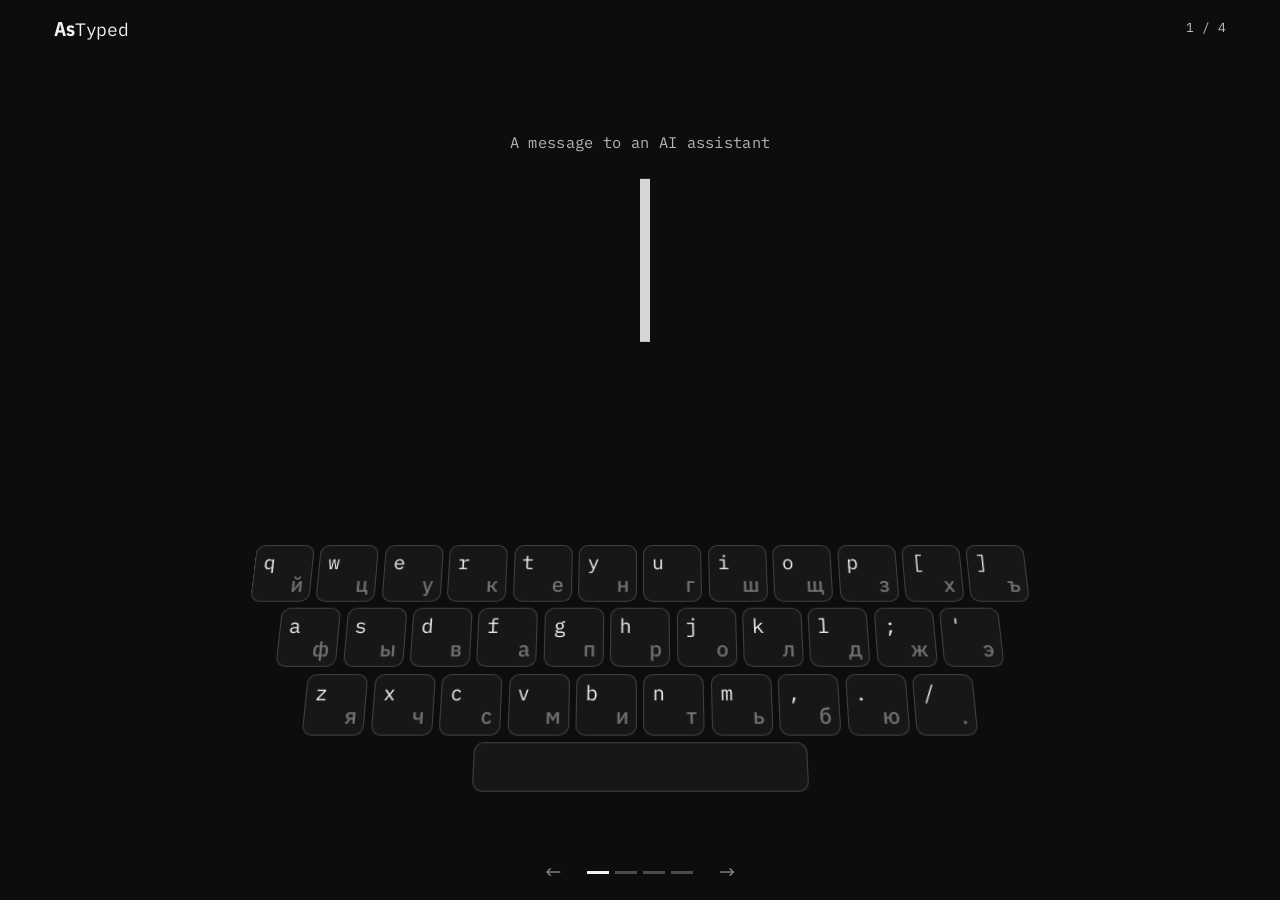
==== pitch/index.html @ fd153d58 "Pitch: estimate with its upper bound; customer is a chatbot platform" ====
<!doctype html>
<html lang="en">
<head>
<meta charset="utf-8">
<meta name="viewport" content="width=device-width, initial-scale=1, viewport-fit=cover">
<title>AsTyped: a layer between the keyboard and the model</title>
<meta name="description" content="AsTyped is a layer between the keyboard and any language model. A browser prototype: it finds the likely keyboard layout, proposes the restored text, and asks when a spelling has several readings.">
<meta name="theme-color" content="#0d0d0d">
<link rel="stylesheet" href="pitch.css?v=5">
</head>
<body>

<header class="hud" aria-label="Deck">
  <a class="mark" href="#1" aria-label="AsTyped, first slide">As<span>Typed</span></a>
  <div class="hud-r">
    <span id="timer" class="timer" hidden aria-live="off">3:00</span>
    <span id="count" class="count">1 / 4</span>
  </div>
</header>

<main id="deck">

<!-- 1. The problem -->
<section class="slide s-hook" id="s1" data-steps="3" data-auto="900,2600,2400" aria-label="The problem">
  <div class="hook-veil" aria-hidden="true"></div>
  <div class="hook-body">
    <p class="hook-label">
      <span class="lab lab-0">A message to an AI assistant</span>
      <span class="lab lab-1">What the AI receives</span>
      <span class="lab lab-2">What the user meant</span>
    </p>
    <div class="hook-line" id="hline">
      <span class="hword" id="hword" aria-live="polite"></span><span class="caret" aria-hidden="true"></span>
    </div>
    <p class="hook-cap" id="hcap">&nbsp;</p>
    <h1 class="hook-h at3">AI reads what you typed. <em>Not what you meant.</em></h1>
    <div class="kbd" id="kbd" aria-hidden="true"></div>
  </div>
</section>

<!-- 2. The evidence -->
<section class="slide s-gap" id="s2" data-steps="3" data-auto="700,2600,2600" aria-label="The evidence">
  <div class="wrap">
    <p class="kicker">Measured · registered interim estimates, and a separate pilot</p>
    <h2>Two ways typed text goes wrong. <span class="dim">We measured both.</span></h2>
    <div class="lanes">
      <article class="lane lane-a at1">
        <h3><span class="n">1</span>The model&rsquo;s own repair recovers little of the gap.</h3>
        <div class="bars">
          <div class="bar">
            <span class="bl">Given its own transcription</span>
            <span class="bt"><i style="--w:13%"></i></span>
            <b class="num" data-to="6.7" data-sign="+">+6.7</b>
          </div>
          <div class="bar big">
            <span class="bl">Given the correct text</span>
            <span class="bt"><i style="--w:100%"></i></span>
            <b class="num" data-to="51.4" data-sign="+">+51.4</b>
          </div>
        </div>
        <p class="fine">Accuracy points above answering the wrong-layout text directly (with a note on how it was typed). Reasoning off, 5 model settings.</p>
      </article>
      <article class="lane lane-b at2">
        <h3><span class="n">2</span>Some spellings fit several words. Someone has to ask.</h3>
        <div class="fork">
          <span class="fork-src">beizi</span>
          <svg class="fork-svg" viewBox="0 0 60 120" preserveAspectRatio="none" aria-hidden="true">
            <path d="M0 60 C30 60 30 20 60 20"/><path d="M0 60 L60 60"/><path d="M0 60 C30 60 30 100 60 100"/>
          </svg>
          <ul class="fork-out">
            <li><span lang="zh">杯子</span> cup</li>
            <li><span lang="zh">被子</span> quilt</li>
            <li><span lang="zh">辈子</span> lifetime</li>
          </ul>
        </div>
        <div class="tiles">
          <div class="tile"><b class="num" data-to="48.9" data-unit="%">48.9%</b><span>The word alone. The test allows 50% at most.</span></div>
          <div class="tile ok"><b class="num" data-to="99.1" data-unit="%">99.1%</b><span>Other such words, in sentences that allow one reading.</span></div>
        </div>
        <p class="fine">Chinese typed as pinyin without tones, 36 words. Exploratory pilot, 21 model settings, forced choice.</p>
      </article>
    </div>
    <p class="punch at3">So: <em>repair</em> what can be repaired. <em>Ask</em> about the rest.</p>
  </div>
</section>

<!-- 3. The product -->
<section class="slide s-prod" id="s3" data-steps="3" data-auto="700,6200,5200" aria-label="The product">
  <div class="wrap prod-grid">
    <div class="prod-l">
      <p class="kicker">The product · working prototype</p>
      <h2>One layer between the keyboard and <span class="nb">any model</span></h2>
      <ol class="does">
        <li><b>Detects</b> the likely keyboard layout.</li>
        <li><b>Restores</b> the text and shows the change.</li>
        <li><b>Asks</b> when a spelling has several readings.</li>
      </ol>
      <div class="try at3">
        <img class="qr" src="qr.svg" width="132" height="132" alt="QR code for ime.zhouyixiaoxiao.com/pitch">
        <p><b>Your turn.</b> Scan it, try the examples, or type your own.<br><span class="url">ime.zhouyixiaoxiao.com/pitch</span></p>
      </div>
    </div>
    <div class="proto at1" id="proto">
      <div class="flow" id="flow" aria-hidden="true">
        <span class="fl fl-u">keyboard</span><span class="fl-w"><i></i></span>
        <span class="fl fl-a">AsTyped</span><span class="fl-w"><i></i></span>
        <span class="fl fl-m">any model</span>
      </div>
      <label class="plabel" for="pin">What the user typed</label>
      <textarea id="pin" rows="2" spellcheck="false" autocapitalize="off" autocomplete="off" autocorrect="off" placeholder="Type here, or pick an example"></textarea>
      <div class="chips" id="pchips"></div>
      <div class="hyp" id="phyp" aria-hidden="true"></div>
      <div class="pout" id="pout" aria-live="polite"></div>
      <p class="pfoot" id="pfoot">Runs in this browser: no model is called and the text stays on this device. 20 keyboard layouts. On an independent sample of real chat messages, 10 of 13 wrong-layout messages restored.</p>
    </div>
  </div>
</section>

<!-- 4. The plan -->
<section class="slide s-plan" id="s4" data-steps="3" data-auto="700,2800,2600" aria-label="The plan">
  <div class="wrap">
    <p class="kicker">From research to a product</p>
    <h2>From a poster to one paid pilot.</h2>
    <div class="cards at1">
      <article><h3>Thursday</h3><p>A research poster.</p></article>
      <article><h3>Today</h3><p>A live prototype. Wrong keyboard: 1&nbsp;in&nbsp;10,000 real messages. Across AI assistants: about 800,000 a day, up to 2&nbsp;million.</p></article>
      <article><h3>On this year&rsquo;s models</h3><p>Of 107 real cases, the best model understood 90. A cheaper one, 46.</p></article>
      <article class="rai"><h3>In six months</h3><p>One paid pilot. A public ranking of models.</p></article>
    </div>
    <p class="fine seen at1">Estimate: 8 billion messages a day across assistants (ChatGPT 4.5 billion, seoClarity Oct 2026, at 55% of visits, Similarweb) &times; 1 in 10,000, measured on 5.3 million WildChat messages, 2023 to 2025. Upper bound of the measured rate: 2.5 in 10,000. Replay: GPT-6.2 Astra and GPT-6 Luna.</p>
    <div class="prize at2">
      <p class="ask" style="border-top:0;padding-top:0">The customer: <b>a chatbot platform serving businesses where people switch alphabets.</b> One ask: an introduction to one.</p>
    </div>
    <p class="close at3">AI should understand people <span class="astyped" id="closetype">as they type</span><span class="caret c2" aria-hidden="true"></span></p>
    <p class="sig">Xiaoxiao Zhouyi · University of Bristol · UKAIRS 2026 poster 89 · ime.zhouyixiaoxiao.com/pitch</p>
  </div>
</section>

</main>

<nav class="ctl" aria-label="Slides">
  <button id="prev" type="button" aria-label="Back">&#8592;</button>
  <span class="dots" id="dots" aria-hidden="true"></span>
  <button id="next" type="button" aria-label="Next">&#8594;</button>
</nav>

<script src="../data/keymaps.js"></script>
<script src="../assets/js/keyconv.js"></script>
<script src="astyped-data.js?v=5"></script>
<script src="astyped.js?v=5"></script>
<script src="pitch.js?v=5"></script>
</body>
</html>
---- pitch/pitch.css ----
/* AsTyped pitch deck. Four slides; a stage on wide screens, a scrolling page on phones.
   Colour, one meaning everywhere: vermilion = text as typed; blue = what the layer adds; ink = text as meant. */
@font-face { font-family: "IBM Plex Sans"; font-weight: 400; font-display: swap;
  src: url("../assets/fonts/IBMPlexSans-Regular.woff2") format("woff2"), url("../assets/fonts/IBMPlexSans-Regular.otf") format("opentype"); }
@font-face { font-family: "IBM Plex Sans"; font-weight: 500; font-display: swap;
  src: url("../assets/fonts/IBMPlexSans-Medium.woff2") format("woff2"), url("../assets/fonts/IBMPlexSans-Medium.otf") format("opentype"); }
@font-face { font-family: "IBM Plex Sans"; font-weight: 700; font-display: swap;
  src: url("../assets/fonts/IBMPlexSans-Bold.woff2") format("woff2"), url("../assets/fonts/IBMPlexSans-Bold.otf") format("opentype"); }
@font-face { font-family: "IBM Plex Sans Condensed"; font-weight: 700; font-display: swap;
  src: url("../assets/fonts/IBMPlexSansCondensed-Bold.woff2") format("woff2"), url("../assets/fonts/IBMPlexSansCondensed-Bold.otf") format("opentype"); }
@font-face { font-family: "IBM Plex Mono"; font-weight: 400 500; font-display: swap;
  src: url("../assets/fonts/IBMPlexMono-Regular.woff2") format("woff2"), url("../assets/fonts/IBMPlexMono-Regular.otf") format("opentype"); }

:root {
  --bg: #ffffff; --night: #0d0d0d; --paper: #f4f2ee;
  --ink: #111111; --ink-2: #4d4d4d; --ink-3: #6e6e6e; --rule: #d9d9d9;
  --typed: #c8341a; --typed-n: #f2735a; --told: #1f5aa6; --told-bg: #eef3fa;
  --sans: "IBM Plex Sans", system-ui, -apple-system, "Segoe UI", Roboto, "Helvetica Neue", Arial, sans-serif;
  --cond: "IBM Plex Sans Condensed", "IBM Plex Sans", "Helvetica Neue", Arial, sans-serif;
  --mono: "IBM Plex Mono", ui-monospace, Menlo, Consolas, monospace;
  --world: "IBM Plex Sans", "PingFang SC", "Hiragino Sans GB", "Microsoft YaHei", "Noto Sans CJK SC", "Apple SD Gothic Neo",
           "Malgun Gothic", "Noto Sans Hebrew", "Arial Hebrew", "Geeza Pro", "Noto Sans Arabic", "Noto Sans Devanagari",
           "Kohinoor Devanagari", "Thonburi", "Noto Sans Thai", "Segoe UI", Arial, sans-serif;
  --ease: cubic-bezier(.2, .8, .2, 1);
  --pad: clamp(18px, 4.2vw, 72px);
  --h2: clamp(27px, 4.1vw, 60px);
  --h3: clamp(17px, 1.55vw, 24px);
  --body: clamp(15px, 1.25vw, 20px);
  --fine: clamp(12.5px, 0.95vw, 15px);
}
* { box-sizing: border-box; }
html { -webkit-text-size-adjust: 100%; }
body { margin: 0; background: var(--bg); color: var(--ink); font-family: var(--sans); font-size: var(--body); line-height: 1.45;
  -webkit-font-smoothing: antialiased; text-rendering: optimizeLegibility; }
h1, h2, h3, p, ol, ul { margin: 0; padding: 0; }
ol, ul { list-style: none; }
[lang|="zh"] { font-family: var(--world); }
button { font: inherit; color: inherit; }
.nb { white-space: nowrap; }

/* ---------- frame: stage (one slide per screen) or scroll (phone) ---------- */
.slide { position: relative; overflow: hidden; background: var(--bg); }
.wrap { width: 100%; max-width: 1280px; margin: 0 auto; }
body.stage { overflow: hidden; height: 100vh; height: 100dvh; }
body.stage #deck { position: fixed; inset: 0; }
body.stage .slide { position: absolute; inset: 0; display: flex; align-items: center; padding: calc(var(--pad) + 22px) var(--pad) calc(var(--pad) + 8px);
  opacity: 0; visibility: hidden; transform: translateX(3.5%); transition: opacity 420ms var(--ease), transform 520ms var(--ease), visibility 0s 520ms; }
body.stage .slide.before { transform: translateX(-3.5%); }
body.stage .slide.active { opacity: 1; visibility: visible; transform: none; transition: opacity 420ms var(--ease), transform 520ms var(--ease), visibility 0s; z-index: 2; }
body.scroll .slide { min-height: 100vh; min-height: 100svh; display: flex; align-items: center; padding: 64px var(--pad) 56px; border-bottom: 1px solid var(--rule); }
body.scroll .slide:last-of-type { border-bottom: 0; padding-bottom: 96px; }

.hud { position: fixed; z-index: 20; top: 0; left: 0; right: 0; display: flex; justify-content: space-between; align-items: center;
  padding: 14px var(--pad); color: #fff; mix-blend-mode: difference; pointer-events: none; font-size: 15px; }
.hud a { pointer-events: auto; color: inherit; text-decoration: none; }
.mark { font-family: var(--cond); font-weight: 700; font-size: 20px; letter-spacing: .01em; }
.mark span { font-family: var(--mono); font-weight: 500; font-size: 18px; letter-spacing: -.02em; }
.hud-r { display: flex; gap: 14px; font-family: var(--mono); font-size: 13px; opacity: .8; }
.timer.over { opacity: 1; font-weight: 500; }

.ctl { position: fixed; z-index: 20; left: 0; right: 0; bottom: 0; display: flex; justify-content: center; align-items: center; gap: 14px;
  padding: 10px; color: #fff; mix-blend-mode: difference; }
.ctl button { background: none; border: 0; cursor: pointer; font-size: 20px; line-height: 1; padding: 8px 12px; opacity: .55; }
.ctl button:hover, .ctl button:focus-visible { opacity: 1; }
.dots { display: flex; gap: 6px; }
.dots i { width: 22px; height: 3px; background: currentColor; opacity: .28; transition: opacity 300ms; }
.dots i.on { opacity: 1; }
.dots i.part { opacity: .6; }
body.scroll .ctl { display: none; }
body.scroll .hud { position: absolute; }
body.scroll .count { display: none; }

/* ---------- step reveals ---------- */
.at1, .at2, .at3 { opacity: 0; transform: translateY(16px); transition: opacity 560ms var(--ease), transform 640ms var(--ease); }
.slide.on1 .at1, .slide.on2 .at2, .slide.on3 .at3 { opacity: 1; transform: none; }

.kicker { font-family: var(--mono); font-size: var(--fine); color: var(--ink-3); letter-spacing: .01em; margin-bottom: clamp(8px, 1.2vh, 16px); }
h2 { font-family: var(--cond); font-weight: 700; font-size: var(--h2); line-height: 1.04; letter-spacing: -.005em; text-wrap: pretty; }
h2 .dim { color: var(--ink-3); }
h3 { font-size: var(--h3); line-height: 1.22; font-weight: 700; text-wrap: pretty; }
.fine { font-size: var(--fine); color: var(--ink-2); line-height: 1.4; }
em { font-style: normal; }

/* ---------- 1. the problem ---------- */
.s-hook { background: var(--night); color: #ededed; --kb: rgba(255,255,255,.18); --kf: rgba(255,255,255,.04); --ka: #ededed; --ki: rgba(237,237,237,.42);
  --tcol: var(--typed-n); transition: color 500ms 250ms; }
.hook-veil { position: absolute; inset: 0; background: var(--bg); clip-path: circle(0% at 50% 40%); transition: clip-path 950ms cubic-bezier(.6, 0, .2, 1); }
.s-hook.on2 .hook-veil { clip-path: circle(150% at 50% 40%); }
.s-hook.on2 { color: var(--ink); --kb: var(--rule); --kf: #fff; --ka: var(--ink-3); --ki: var(--ink); --tcol: var(--typed); }
.hook-body { position: relative; z-index: 1; width: 100%; display: flex; flex-direction: column; align-items: center; text-align: center; }
.hook-label { position: relative; height: 1.5em; width: 100%; font-family: var(--mono); font-size: clamp(13px, 1.2vw, 18px); letter-spacing: .02em; opacity: .75; }
.lab { position: absolute; left: 0; right: 0; opacity: 0; transition: opacity 400ms; }
.s-hook:not(.on1) .lab-0, .s-hook.on1:not(.on2) .lab-1, .s-hook.on2:not(.cyc) .lab-2, .s-hook.on2.cyc .lab-1 { opacity: 1; }
.s-hook.on2.cyc .hook-cap { opacity: 0; transition-delay: 0s; transition-duration: 200ms; }
.hook-line { display: flex; justify-content: center; align-items: baseline; width: 100%; min-height: 1.25em; line-height: 1.2; white-space: nowrap;
  font-size: clamp(56px, 15.5vw, 230px); margin: clamp(0px, 1vh, 12px) 0 0; }
body.stage .hook-line { font-size: clamp(56px, min(15.5vw, 24vh), 230px); }
body.scroll .hook-line { font-size: clamp(56px, 23vw, 170px); }
.hword { display: inline-block; font-family: var(--mono); font-weight: 500; letter-spacing: -.04em; color: var(--tcol); transition: opacity 260ms, color 220ms; }
.hword.meant { font-family: var(--world); font-weight: 700; letter-spacing: -.01em; color: inherit; }
.hword.fade { opacity: 0; }
.ch { display: inline-block; position: relative; transform-style: preserve-3d; transition: transform 620ms var(--ease); }
.ch .f, .ch .b { display: block; backface-visibility: hidden; -webkit-backface-visibility: hidden; }
.ch .b { position: absolute; inset: 0; transform: rotateX(180deg); color: var(--ink); font-family: var(--sans); font-weight: 700; letter-spacing: 0; text-align: center; }
.ch.flip { transform: rotateX(180deg); }
.ch.in { animation: chin 160ms var(--ease); }
@keyframes chin { from { opacity: 0; transform: translateY(.12em); } }
.caret { display: inline-block; width: .055em; height: .82em; margin-left: .05em; background: currentColor; opacity: .9; transform: translateY(.08em); animation: blink 1.05s steps(1) infinite; }
.s-hook.on2 .hook-line .caret { opacity: 0; animation: none; }
@keyframes blink { 50% { opacity: 0; } }
.hook-cap { min-height: 1.5em; font-size: clamp(15px, 1.6vw, 25px); color: inherit; opacity: 0; transition: opacity 500ms 300ms; }
.hook-cap b { font-weight: 700; }
.hook-cap .t { font-family: var(--mono); color: var(--tcol); }
.s-hook.on2 .hook-cap { opacity: 1; }
.hook-h { font-family: var(--cond); font-weight: 700; font-size: clamp(25px, 4.3vw, 66px); line-height: 1.05; margin-top: clamp(8px, 1.6vh, 22px); text-wrap: pretty; }
.hook-h em { color: var(--typed); }

.kbd { --k: clamp(20px, min(5.9vw, 6.6vh), 58px); --g: clamp(3px, .5vw, 7px); margin-top: clamp(16px, 3.4vh, 44px); display: grid; gap: var(--g);
  transform: perspective(900px) rotateX(16deg); transform-origin: 50% 0; }
.krow { display: flex; justify-content: center; gap: var(--g); }
.key { position: relative; width: var(--k); height: var(--k); border: 1px solid var(--kb); background: var(--kf); border-radius: calc(var(--k) * .16);
  transition: background 380ms, border-color 380ms, transform 120ms, box-shadow 380ms; }
.key b, .key i { position: absolute; font-style: normal; line-height: 1; transition: color 400ms, opacity 400ms; }
.key b { left: 14%; top: 12%; font-family: var(--mono); font-weight: 500; font-size: calc(var(--k) * .34); color: var(--ka); }
.key i { right: 12%; bottom: 10%; font-family: var(--world); font-weight: 500; font-size: calc(var(--k) * .36); color: var(--ki); }
.key.space { width: calc(var(--k) * 5.4); height: calc(var(--k) * .78); }
.key.hit { background: var(--tcol); border-color: var(--tcol); transform: translateY(2px); transition: none; }
.key.hit b, .key.hit i { color: #fff; }
.key.used { border-color: var(--tcol); }

/* ---------- 2. the evidence ---------- */
.lanes { display: grid; grid-template-columns: 1fr 1fr; gap: clamp(16px, 2.6vw, 44px); margin-top: clamp(14px, 3vh, 38px); }
.lane { border-top: 3px solid var(--ink); padding-top: clamp(10px, 1.6vh, 18px); display: flex; flex-direction: column; gap: clamp(10px, 1.7vh, 20px); }
.lane h3 { display: flex; gap: .6em; align-items: baseline; }
.lane .n { flex: none; font-family: var(--mono); font-weight: 500; font-size: .8em; color: var(--bg); background: var(--ink); width: 1.55em; height: 1.55em; border-radius: 50%;
  display: inline-flex; align-items: center; justify-content: center; transform: translateY(-.08em); }
.bars { display: grid; gap: clamp(10px, 1.8vh, 20px); }
.bar { display: grid; grid-template-columns: minmax(0, 1fr) clamp(138px, 16.5vw, 300px); grid-template-areas: "l l" "t n"; align-items: center; column-gap: 14px; row-gap: 5px; }
.bl { grid-area: l; font-size: var(--body); color: var(--ink-2); }
.bt { grid-area: t; height: clamp(12px, 1.9vh, 22px); background: none; border-left: 2px solid var(--ink); }
.bt i { display: block; height: 100%; width: var(--w); min-width: 4px; background: var(--ink-3); transform: scaleX(0); transform-origin: 0 50%; transition: transform 1200ms var(--ease) 250ms; }
.bar.big .bt i { background: var(--told); transition-delay: 700ms; }
.slide.on1 .bt i { transform: none; }
.bar .num { grid-area: n; font-family: var(--cond); font-weight: 700; font-size: clamp(26px, 3vw, 46px); line-height: 1; text-align: right; color: var(--ink-3); font-variant-numeric: tabular-nums; }
.bar.big .num { font-size: clamp(44px, 6.2vw, 96px); color: var(--told); }
.bar.big .bl { color: var(--ink); font-weight: 500; }

.fork { display: grid; grid-template-columns: auto clamp(40px, 5vw, 80px) 1fr; align-items: center; }
.fork-src { font-family: var(--mono); font-weight: 500; font-size: clamp(30px, 3.9vw, 60px); color: var(--typed); letter-spacing: -.03em; line-height: 1; padding-right: 10px; }
.fork-svg { width: 100%; height: clamp(96px, 15vh, 150px); overflow: visible; }
.fork-svg path { fill: none; stroke: var(--ink); stroke-width: 1.6; vector-effect: non-scaling-stroke; stroke-dasharray: 140; stroke-dashoffset: 140; transition: stroke-dashoffset 800ms var(--ease) 500ms; }
.slide.on2 .fork-svg path { stroke-dashoffset: 0; }
.fork-out { display: grid; grid-template-rows: repeat(3, 1fr); height: clamp(96px, 15vh, 150px); padding-left: 10px; }
.fork-out li { display: flex; align-items: center; gap: .55em; font-size: var(--body); color: var(--ink-2); opacity: 0; transform: translateX(-8px); transition: opacity 400ms, transform 500ms var(--ease); }
.fork-out li span { font-size: clamp(22px, 2.5vw, 38px); font-weight: 700; color: var(--ink); line-height: 1; }
.slide.on2 .fork-out li { opacity: 1; transform: none; }
.slide.on2 .fork-out li:nth-child(1) { transition-delay: 1000ms; } .slide.on2 .fork-out li:nth-child(2) { transition-delay: 1120ms; } .slide.on2 .fork-out li:nth-child(3) { transition-delay: 1240ms; }
.tiles { display: grid; grid-template-columns: 1fr 1fr; gap: clamp(10px, 1.6vw, 24px); }
.tile { background: var(--paper); padding: clamp(10px, 1.5vh, 16px) clamp(12px, 1.2vw, 18px); display: grid; gap: 4px; align-content: start; }
.tile .num { font-family: var(--cond); font-weight: 700; font-size: clamp(34px, 4.4vw, 68px); line-height: 1; color: var(--typed); font-variant-numeric: tabular-nums; }
.tile.ok .num { color: var(--ink); }
.tile span { font-size: var(--fine); color: var(--ink-2); line-height: 1.35; }
.punch { margin-top: clamp(14px, 3vh, 36px); font-family: var(--cond); font-weight: 700; font-size: clamp(22px, 3vw, 44px); line-height: 1.1; text-wrap: pretty; }
.punch em { color: var(--typed); }

/* ---------- 3. the product ---------- */
.prod-grid { display: grid; grid-template-columns: minmax(0, 0.8fr) minmax(0, 1.2fr); gap: clamp(18px, 3.4vw, 60px); align-items: center; }
.does { margin-top: clamp(12px, 2.4vh, 28px); display: grid; gap: clamp(6px, 1.1vh, 12px); counter-reset: d; font-size: clamp(16px, 1.55vw, 24px); }
.does li { counter-increment: d; display: flex; gap: .7em; align-items: baseline; }
.does li::before { content: counter(d); font-family: var(--mono); font-size: .72em; color: var(--ink-3); }
.does b { color: var(--told); }
.try { margin-top: clamp(14px, 3vh, 34px); display: flex; gap: 16px; align-items: center; }
.try .qr { flex: none; width: clamp(92px, 9.6vw, 148px); height: auto; border: 1px solid var(--rule); padding: 4px; background: #fff; }
.try p { font-size: var(--body); line-height: 1.35; }
.url { font-family: var(--mono); font-size: .86em; color: var(--told); }

.proto { border: 1.5px solid var(--ink); border-radius: 10px; padding: clamp(14px, 1.6vw, 24px); background: var(--bg); box-shadow: 10px 10px 0 var(--paper); display: grid; gap: 10px; min-width: 0; }
.flow { display: flex; align-items: center; gap: 8px; font-family: var(--mono); font-size: var(--fine); color: var(--ink-3); }
.fl { padding: 3px 9px; border: 1px solid var(--rule); border-radius: 99px; white-space: nowrap; transition: all 300ms; }
.fl-w { position: relative; flex: 1; height: 1px; background: var(--rule); min-width: 14px; }
.fl-w i { position: absolute; top: -3px; left: 0; width: 7px; height: 7px; border-radius: 50%; background: var(--typed); opacity: 0; }
.flow.go .fl-w:nth-of-type(2) i { animation: hop 700ms var(--ease) forwards; }
.flow.go.sent .fl-w:nth-of-type(4) i { background: var(--told); animation: hop 700ms var(--ease) 500ms forwards; }
.flow.go.back .fl-w:nth-of-type(2) i { animation: hop 700ms var(--ease) forwards, hopback 700ms var(--ease) 900ms forwards; }
@keyframes hop { 0% { left: 0; opacity: 1; } 100% { left: calc(100% - 7px); opacity: 1; } }
@keyframes hopback { 0% { left: calc(100% - 7px); opacity: 1; } 100% { left: 0; opacity: 1; } }
.flow.go .fl-a { border-color: var(--ink); color: var(--ink); }
.flow.go.sent .fl-m { border-color: var(--told); color: var(--told); transition-delay: 1100ms; }
.flow.go.back .fl-u { border-color: var(--typed); color: var(--typed); transition-delay: 1500ms; }
.plabel { font-family: var(--mono); font-size: var(--fine); color: var(--ink-3); }
#pin { width: 100%; resize: none; border: 0; border-bottom: 2px solid var(--typed); border-radius: 0; background: none; outline: none; padding: 2px 0 8px;
  font-family: var(--mono); font-weight: 500; font-size: clamp(19px, 2.2vw, 32px); line-height: 1.25; color: var(--typed); letter-spacing: -.02em; }
#pin::placeholder { color: var(--ink-3); opacity: 1; }
#pin:focus-visible { border-bottom-width: 3px; padding-bottom: 7px; box-shadow: 0 6px 0 -3px rgba(203, 51, 24, .28); }
body.stage #pin { max-height: 2.6em; overflow-y: auto; }
body.stage .proto { max-height: calc(100vh - 150px); max-height: calc(100dvh - 150px); grid-template-rows: auto auto auto auto auto minmax(0, 1fr) auto; }
body.stage .pout { overflow-y: auto; overscroll-behavior: contain; }
body.stage .hyp, body.stage .chips { min-height: 0; }
.chips { display: flex; flex-wrap: wrap; gap: 6px; }
.chips button { border: 1px solid var(--rule); background: none; border-radius: 99px; padding: 4px 11px; font-size: var(--fine); color: var(--ink-2); cursor: pointer; }
.chips button:hover, .chips button:focus-visible { border-color: var(--ink); color: var(--ink); }
.hyp { display: grid; gap: 4px; min-height: 62px; }
.hrow { display: grid; grid-template-columns: minmax(0, 15em) 1fr; gap: 10px; align-items: center; font-size: var(--fine); color: var(--ink-3); }
.hrow span { white-space: nowrap; overflow: hidden; text-overflow: ellipsis; }
.hrow i { display: block; height: 6px; background: var(--rule); width: var(--w); min-width: 2px; transition: width 380ms var(--ease), background 300ms; }
.hrow.top { color: var(--ink); } .hrow.top i { background: var(--ink); }
.pout { min-height: clamp(128px, 22vh, 190px); display: grid; align-content: start; gap: 8px; }
.tag { justify-self: start; font-family: var(--mono); font-size: var(--fine); font-weight: 500; letter-spacing: .05em; text-transform: uppercase; padding: 3px 9px; border-radius: 3px; color: #fff; background: var(--ink-3); }
.tag.t-repaired { background: var(--told); } .tag.t-ask { background: var(--typed); } .tag.t-context { background: var(--ink); }
.tagline { display: flex; flex-wrap: wrap; align-items: baseline; gap: 4px 10px; }
.tagnote { font-size: var(--fine); color: var(--ink-3); }
.restored { font-family: var(--world); font-weight: 700; font-size: clamp(24px, 2.9vw, 44px); line-height: 1.15; color: var(--ink); overflow-wrap: anywhere; animation: rise 420ms var(--ease); }
.restored.plain { font-family: var(--mono); font-weight: 500; font-size: clamp(18px, 1.9vw, 28px); letter-spacing: -.02em; }
.restored u { text-decoration: underline wavy var(--typed); text-underline-offset: .22em; text-decoration-thickness: 1.5px; }
.sendbox { background: var(--told-bg); border-left: 3px solid var(--told); padding: 7px 11px; font-size: var(--fine); color: var(--ink-2); line-height: 1.4; animation: rise 420ms var(--ease) 120ms backwards; }
.sendbox b { color: var(--told); font-family: var(--mono); font-weight: 500; }
.q { font-size: clamp(17px, 1.6vw, 24px); font-weight: 700; animation: rise 420ms var(--ease); }
.cands { display: flex; flex-wrap: wrap; gap: 8px; }
.cands button { border: 1.5px solid var(--ink); background: #fff; border-radius: 8px; padding: 6px 14px 7px; cursor: pointer; display: flex; align-items: baseline; gap: .5em; font-size: var(--body);
  animation: rise 420ms var(--ease) backwards; transition: background 200ms, color 200ms, transform 150ms; }
.cands button:nth-child(2) { animation-delay: 80ms; } .cands button:nth-child(3) { animation-delay: 160ms; } .cands button:nth-child(4) { animation-delay: 240ms; }
.cands button b { font-family: var(--world); font-size: 1.5em; line-height: 1.1; }
.cands button:hover, .cands button:focus-visible, .cands button.pick { background: var(--ink); color: #fff; }
.cands button.pick { transform: scale(.96); }
@keyframes rise { from { opacity: 0; transform: translateY(8px); } }
.pfoot { font-size: var(--fine); color: var(--ink-3); border-top: 1px solid var(--rule); padding-top: 8px; }

/* ---------- 4. the plan ---------- */
.cards { display: grid; grid-template-columns: repeat(4, 1fr); gap: clamp(10px, 1.5vw, 24px); margin-top: clamp(14px, 3vh, 36px); }
.cards article { border-top: 3px solid var(--ink); padding-top: 10px; display: grid; gap: 6px; align-content: start; }
.cards h3 { font-family: var(--mono); font-weight: 500; font-size: var(--fine); letter-spacing: .04em; text-transform: uppercase; color: var(--ink-3); }
.cards p { font-size: clamp(15px, 1.3vw, 20px); line-height: 1.36; }
.cards .rai { border-top-color: var(--told); } .cards .rai h3 { color: var(--told); }
.prize { margin-top: clamp(14px, 2.8vh, 32px); background: var(--paper); padding: clamp(12px, 1.8vh, 20px) clamp(14px, 1.6vw, 24px); display: grid; grid-template-columns: auto 1fr; gap: 6px clamp(14px, 2.4vw, 40px); align-items: start; }
.prize-h { font-family: var(--cond); font-weight: 700; font-size: clamp(20px, 2.2vw, 32px); line-height: 1.1; }
.prize ol { display: grid; grid-template-columns: repeat(3, 1fr); gap: clamp(10px, 1.6vw, 26px); counter-reset: p; font-size: clamp(14.5px, 1.2vw, 19px); line-height: 1.36; }
.prize li { counter-increment: p; padding-left: 1.7em; position: relative; }
.prize .ask { grid-column: 1 / -1; border-top: 1px solid var(--rule); padding-top: 8px; font-size: clamp(15px, 1.3vw, 20px); }
.prize .ask b { color: var(--told); }
.prize li::before { content: counter(p); position: absolute; left: 0; top: .12em; font-family: var(--mono); font-size: .8em; color: #fff; background: var(--ink); width: 1.5em; height: 1.5em; border-radius: 50%; display: flex; align-items: center; justify-content: center; }
.close { margin-top: clamp(16px, 3.6vh, 44px); font-family: var(--cond); font-weight: 700; font-size: clamp(27px, 4.6vw, 70px); line-height: 1.05; text-wrap: pretty; }
.astyped { font-family: var(--mono); font-weight: 500; color: var(--typed); letter-spacing: -.04em; font-size: .9em; }
.close .caret { color: var(--typed); }
.sig { margin-top: clamp(10px, 1.8vh, 20px); font-family: var(--mono); font-size: var(--fine); color: var(--ink-3); }

/* ---------- phones and narrow windows ---------- */
@media (max-width: 899px) {
  .lanes, .prod-grid { grid-template-columns: 1fr; }
  .cards { grid-template-columns: 1fr 1fr; }
  .prize { grid-template-columns: 1fr; } .prize ol { grid-template-columns: 1fr; }
  .prod-l { display: contents; }
  .prod-grid { gap: 14px; }
  .prod-grid .kicker { order: 1; margin: 0; } .prod-grid h2 { order: 2; } .does { order: 3; margin-top: 0; } .proto { order: 4; } .try { order: 5; margin-top: 4px; }
  .try .qr { display: none; }
  .hrow { grid-template-columns: minmax(0, 11.5em) 1fr; }
  .kbd { transform: perspective(700px) rotateX(12deg); }
  .hook-h em { display: block; }
}
@media (max-width: 520px) {
  .cards { grid-template-columns: 1fr; }
  .tiles { grid-template-columns: 1fr 1fr; }
  .proto { box-shadow: 6px 6px 0 var(--paper); }
}

.s-plan .seen { margin: clamp(8px, 1.5vh, 16px) 0 0; }

/* ---------- reduced motion, print ---------- */
@media (prefers-reduced-motion: reduce) {
  *, *::before, *::after { transition-duration: 1ms !important; transition-delay: 0s !important; animation-duration: 1ms !important; animation-delay: 0s !important; }
}
body.print .hud, body.print .ctl { display: none; }
body.print .slide { height: 720px; min-height: 0; width: 1280px; padding: 56px 64px; page-break-after: always; break-after: page; border: 0; }
body.print * { transition: none !important; animation: none !important; }
body.still *, body.still *::before, body.still *::after { transition-duration: 1ms !important; transition-delay: 0s !important; animation-duration: 1ms !important; animation-delay: 0s !important; animation-iteration-count: 1 !important; }
@page { size: 1280px 720px; margin: 0; }
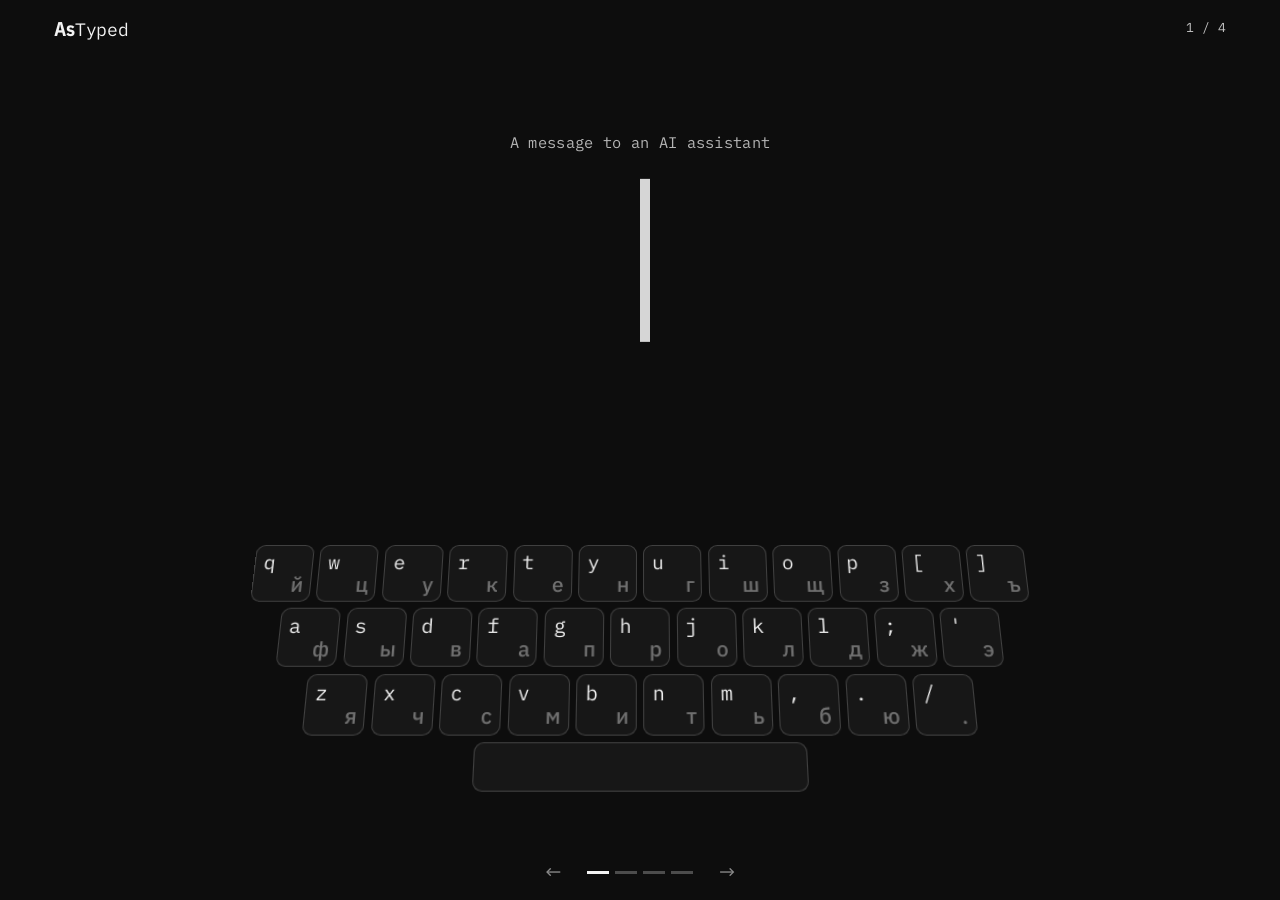
==== commit 7be406e9: "Pitch: slides 2 to 4 as single-message scenes" ====
--- a/pitch/index.html
+++ b/pitch/index.html
@@ -6,7 +6,7 @@
 <title>AsTyped: a layer between the keyboard and the model</title>
 <meta name="description" content="AsTyped is a layer between the keyboard and any language model. A browser prototype: it finds the likely keyboard layout, proposes the restored text, and asks when a spelling has several readings.">
 <meta name="theme-color" content="#0d0d0d">
-<link rel="stylesheet" href="pitch.css?v=5">
+<link rel="stylesheet" href="pitch.css?v=6">
 </head>
 <body>
 
@@ -38,49 +38,31 @@
   </div>
 </section>
 
-<!-- 2. The evidence -->
-<section class="slide s-gap" id="s2" data-steps="3" data-auto="700,2600,2600" aria-label="The evidence">
-  <div class="wrap">
-    <p class="kicker">Measured · registered interim estimates, and a separate pilot</p>
-    <h2>Two ways typed text goes wrong. <span class="dim">We measured both.</span></h2>
-    <div class="lanes">
-      <article class="lane lane-a at1">
-        <h3><span class="n">1</span>The model&rsquo;s own repair recovers little of the gap.</h3>
-        <div class="bars">
-          <div class="bar">
-            <span class="bl">Given its own transcription</span>
-            <span class="bt"><i style="--w:13%"></i></span>
-            <b class="num" data-to="6.7" data-sign="+">+6.7</b>
-          </div>
-          <div class="bar big">
-            <span class="bl">Given the correct text</span>
-            <span class="bt"><i style="--w:100%"></i></span>
-            <b class="num" data-to="51.4" data-sign="+">+51.4</b>
-          </div>
-        </div>
-        <p class="fine">Accuracy points above answering the wrong-layout text directly (with a note on how it was typed). Reasoning off, 5 model settings.</p>
-      </article>
-      <article class="lane lane-b at2">
-        <h3><span class="n">2</span>Some spellings fit several words. Someone has to ask.</h3>
-        <div class="fork">
-          <span class="fork-src">beizi</span>
-          <svg class="fork-svg" viewBox="0 0 60 120" preserveAspectRatio="none" aria-hidden="true">
-            <path d="M0 60 C30 60 30 20 60 20"/><path d="M0 60 L60 60"/><path d="M0 60 C30 60 30 100 60 100"/>
-          </svg>
-          <ul class="fork-out">
-            <li><span lang="zh">杯子</span> cup</li>
-            <li><span lang="zh">被子</span> quilt</li>
-            <li><span lang="zh">辈子</span> lifetime</li>
-          </ul>
-        </div>
-        <div class="tiles">
-          <div class="tile"><b class="num" data-to="48.9" data-unit="%">48.9%</b><span>The word alone. The test allows 50% at most.</span></div>
-          <div class="tile ok"><b class="num" data-to="99.1" data-unit="%">99.1%</b><span>Other such words, in sentences that allow one reading.</span></div>
-        </div>
-        <p class="fine">Chinese typed as pinyin without tones, 36 words. Exploratory pilot, 21 model settings, forced choice.</p>
-      </article>
+<!-- 2. The evidence: three scenes, one thing on screen at a time -->
+<section class="slide s-gap" id="s2" data-steps="3" data-auto="700,4200,4200" aria-label="The evidence">
+  <div class="wrap scenes">
+    <div class="scene at1">
+      <p class="kicker">Wrong keyboard · can the model fix it itself?</p>
+      <div class="duo">
+        <div class="big-n dim"><b class="num" data-to="7" data-sign="+" data-dp="0">+7</b><span>It repairs the text itself</span></div>
+        <div class="big-n told"><b class="num" data-to="51" data-sign="+" data-dp="0">+51</b><span>It is given the right text</span></div>
+      </div>
+      <p class="say">The model does not fix this on its own.</p>
+      <p class="fine">Accuracy points gained on wrong-keyboard text (6.7 and 51.4). Belebele reading questions, 5 model settings.</p>
     </div>
-    <p class="punch at3">So: <em>repair</em> what can be repaired. <em>Ask</em> about the rest.</p>
+    <div class="scene at2">
+      <p class="kicker">One spelling, several words</p>
+      <p class="beizi"><code>beizi</code><span><b lang="zh">杯子</b> cup</span><span><b lang="zh">被子</b> quilt</span><span><b lang="zh">辈子</b> lifetime</span></p>
+      <div class="duo">
+        <div class="big-n typed"><b class="num" data-to="49" data-unit="%" data-dp="0">49%</b><span>The word alone: a coin flip</span></div>
+        <div class="big-n"><b class="num" data-to="99" data-unit="%" data-dp="0">99%</b><span>In a sentence</span></div>
+      </div>
+      <p class="fine">Chinese typed in Latin letters, 36 words, 21 model settings (48.9% and 99.1%).</p>
+    </div>
+    <div class="scene at3">
+      <p class="kicker">So</p>
+      <p class="mega"><em class="told">Repair</em> what can be repaired.<br><em class="typed">Ask</em> about the rest.</p>
+    </div>
   </div>
 </section>
 
@@ -88,16 +70,12 @@
 <section class="slide s-prod" id="s3" data-steps="3" data-auto="700,6200,5200" aria-label="The product">
   <div class="wrap prod-grid">
     <div class="prod-l">
-      <p class="kicker">The product · working prototype</p>
-      <h2>One layer between the keyboard and <span class="nb">any model</span></h2>
-      <ol class="does">
-        <li><b>Detects</b> the likely keyboard layout.</li>
-        <li><b>Restores</b> the text and shows the change.</li>
-        <li><b>Asks</b> when a spelling has several readings.</li>
-      </ol>
+      <p class="kicker">Working prototype</p>
+      <h2>Between the keyboard and <span class="nb">any model.</span></h2>
+      <p class="verbs"><b>Detect.</b> <b class="told">Restore.</b> <b class="typed">Ask.</b></p>
       <div class="try at3">
         <img class="qr" src="qr.svg" width="132" height="132" alt="QR code for ime.zhouyixiaoxiao.com/pitch">
-        <p><b>Your turn.</b> Scan it, try the examples, or type your own.<br><span class="url">ime.zhouyixiaoxiao.com/pitch</span></p>
+        <p><b>Your turn.</b> Try an example, or type your own.<br><span class="url">ime.zhouyixiaoxiao.com/pitch</span></p>
       </div>
     </div>
     <div class="proto at1" id="proto">
@@ -111,28 +89,43 @@
       <div class="chips" id="pchips"></div>
       <div class="hyp" id="phyp" aria-hidden="true"></div>
       <div class="pout" id="pout" aria-live="polite"></div>
-      <p class="pfoot" id="pfoot">Runs in this browser: no model is called and the text stays on this device. 20 keyboard layouts. On an independent sample of real chat messages, 10 of 13 wrong-layout messages restored.</p>
+      <p class="pfoot" id="pfoot">Runs in the browser. No model call. 20 keyboard layouts.</p>
     </div>
   </div>
 </section>
 
-<!-- 4. The plan -->
-<section class="slide s-plan" id="s4" data-steps="3" data-auto="700,2800,2600" aria-label="The plan">
-  <div class="wrap">
-    <p class="kicker">From research to a product</p>
-    <h2>From a poster to one paid pilot.</h2>
-    <div class="cards at1">
-      <article><h3>Thursday</h3><p>A research poster.</p></article>
-      <article><h3>Today</h3><p>A live prototype. Wrong keyboard: 1&nbsp;in&nbsp;10,000 real messages. Across AI assistants: about 800,000 a day, up to 2&nbsp;million.</p></article>
-      <article><h3>On this year&rsquo;s models</h3><p>Of 107 real cases, the best model understood 90. A cheaper one, 46.</p></article>
-      <article class="rai"><h3>In six months</h3><p>One paid pilot. A public ranking of models.</p></article>
+<!-- 4. The plan: four scenes -->
+<section class="slide s-plan" id="s4" data-steps="4" data-auto="700,4200,4200,5200" aria-label="The plan">
+  <div class="wrap scenes">
+    <div class="scene at1">
+      <p class="kicker">Thursday: a research poster. Today: a prototype, a customer and a count.</p>
+      <p class="hero-n">800,000</p>
+      <p class="say">messages a day reach AI assistants typed on the wrong keyboard.</p>
+      <p class="fine">Estimate: 1 in 10,000 real messages &times; 8 billion messages a day across AI assistants (seoClarity, Similarweb, 2026). Upper bound: 2 million.</p>
     </div>
-    <p class="fine seen at1">Estimate: 8 billion messages a day across assistants (ChatGPT 4.5 billion, seoClarity Oct 2026, at 55% of visits, Similarweb) &times; 1 in 10,000, measured on 5.3 million WildChat messages, 2023 to 2025. Upper bound of the measured rate: 2.5 in 10,000. Replay: GPT-6.2 Astra and GPT-6 Luna.</p>
-    <div class="prize at2">
-      <p class="ask" style="border-top:0;padding-top:0">The customer: <b>a chatbot platform serving businesses where people switch alphabets.</b> One ask: an introduction to one.</p>
+    <div class="scene at2">
+      <p class="kicker">107 real cases, sent to this year&rsquo;s models</p>
+      <div class="duo">
+        <div class="big-n"><b>90</b><span>The best model understood</span></div>
+        <div class="big-n typed"><b>46</b><span>A cheaper model</span></div>
+      </div>
+      <p class="say">High-volume bots run on the cheaper ones.</p>
+      <p class="fine">GPT-6.2 Astra and GPT-6 Luna.</p>
     </div>
-    <p class="close at3">AI should understand people <span class="astyped" id="closetype">as they type</span><span class="caret c2" aria-hidden="true"></span></p>
-    <p class="sig">Xiaoxiao Zhouyi · University of Bristol · UKAIRS 2026 poster 89 · ime.zhouyixiaoxiao.com/pitch</p>
+    <div class="scene at3">
+      <p class="kicker">A small problem. A very large surface.</p>
+      <p class="mega">One small layer.<br>Every conversation.</p>
+      <dl class="rows">
+        <div><dt>Cost</dt><dd>No model call. One integration covers every customer of a platform.</dd></div>
+        <div><dt>Six months</dt><dd>One paid pilot. A public ranking of models.</dd></div>
+        <div><dt>My ask</dt><dd>An introduction to one chatbot platform.</dd></div>
+      </dl>
+    </div>
+    <div class="scene at4">
+      <p class="close">AI should understand people<br><span class="astyped" id="closetype">as they type</span><span class="caret c2" aria-hidden="true"></span></p>
+      <p class="trio">Every keyboard. Every script. Every model.</p>
+      <p class="sig">Xiaoxiao Zhouyi · University of Bristol · UKAIRS 2026 poster 89 · ime.zhouyixiaoxiao.com/pitch</p>
+    </div>
   </div>
 </section>
 
@@ -146,8 +139,8 @@
 
 <script src="../data/keymaps.js"></script>
 <script src="../assets/js/keyconv.js"></script>
-<script src="astyped-data.js?v=5"></script>
-<script src="astyped.js?v=5"></script>
-<script src="pitch.js?v=5"></script>
+<script src="astyped-data.js?v=6"></script>
+<script src="astyped.js?v=6"></script>
+<script src="pitch.js?v=6"></script>
 </body>
 </html>
--- a/pitch/pitch.css
+++ b/pitch/pitch.css
@@ -71,8 +71,8 @@
 body.scroll .count { display: none; }
 
 /* ---------- step reveals ---------- */
-.at1, .at2, .at3 { opacity: 0; transform: translateY(16px); transition: opacity 560ms var(--ease), transform 640ms var(--ease); }
-.slide.on1 .at1, .slide.on2 .at2, .slide.on3 .at3 { opacity: 1; transform: none; }
+.at1, .at2, .at3, .at4 { opacity: 0; transform: translateY(16px); transition: opacity 560ms var(--ease), transform 640ms var(--ease); }
+.slide.on1 .at1, .slide.on2 .at2, .slide.on3 .at3, .slide.on4 .at4 { opacity: 1; transform: none; }
 
 .kicker { font-family: var(--mono); font-size: var(--fine); color: var(--ink-3); letter-spacing: .01em; margin-bottom: clamp(8px, 1.2vh, 16px); }
 h2 { font-family: var(--cond); font-weight: 700; font-size: var(--h2); line-height: 1.04; letter-spacing: -.005em; text-wrap: pretty; }
@@ -239,9 +239,57 @@
 .prize .ask b { color: var(--told); }
 .prize li::before { content: counter(p); position: absolute; left: 0; top: .12em; font-family: var(--mono); font-size: .8em; color: #fff; background: var(--ink); width: 1.5em; height: 1.5em; border-radius: 50%; display: flex; align-items: center; justify-content: center; }
 .close { margin-top: clamp(16px, 3.6vh, 44px); font-family: var(--cond); font-weight: 700; font-size: clamp(27px, 4.6vw, 70px); line-height: 1.05; text-wrap: pretty; }
-.astyped { font-family: var(--mono); font-weight: 500; color: var(--typed); letter-spacing: -.04em; font-size: .9em; }
+.astyped { white-space: nowrap; font-family: var(--mono); font-weight: 500; color: var(--typed); letter-spacing: -.04em; font-size: .9em; }
 .close .caret { color: var(--typed); }
 .sig { margin-top: clamp(10px, 1.8vh, 20px); font-family: var(--mono); font-size: var(--fine); color: var(--ink-3); }
+
+/* ---------- scenes (slides 2 and 4): one thing on screen at a time ---------- */
+.scenes { text-align: center; }
+.scene { width: 100%; display: grid; justify-items: center; }
+.scene + .scene { margin-top: clamp(64px, 13vh, 130px); }
+body.stage .scenes { display: grid; align-items: center; }
+body.stage .scene { grid-area: 1 / 1; margin-top: 0; }
+body.stage .scene.at2, body.stage .scene.at3, body.stage .scene.at4 { transition-delay: 280ms; }
+body.stage .slide.on2 .scene.at1, body.stage .slide.on3 .scene.at2, body.stage .slide.on4 .scene.at3 { opacity: 0; transform: translateY(-18px); pointer-events: none; transition-delay: 0s; transition-duration: 300ms; }
+.scene .kicker { font-size: clamp(13px, 1.25vw, 19px); margin-bottom: clamp(10px, 2.4vh, 28px); }
+.duo { display: flex; justify-content: center; align-items: flex-start; gap: clamp(20px, 9vw, 150px); max-width: 100%; }
+.big-n { display: grid; justify-items: center; gap: clamp(6px, 1.2vh, 14px); }
+.big-n b { font-family: var(--cond); font-weight: 700; font-size: clamp(56px, 19vw, 270px); line-height: .88; letter-spacing: -.01em; font-variant-numeric: tabular-nums; }
+body.stage .big-n b { font-size: clamp(84px, min(19vw, 31vh), 270px); }
+.big-n span { font-size: clamp(15px, 1.7vw, 26px); color: var(--ink-2); line-height: 1.25; max-width: 13em; text-wrap: pretty; }
+.big-n.dim b { color: #a3a3a3; } .big-n.told b, em.told { color: var(--told); } .big-n.typed b, em.typed { color: var(--typed); }
+.say { margin-top: clamp(16px, 3.4vh, 40px); font-family: var(--cond); font-weight: 700; font-size: clamp(22px, 3.3vw, 50px); line-height: 1.08; text-wrap: pretty; max-width: 22em; }
+.scene .fine { margin-top: clamp(12px, 2.4vh, 26px); color: var(--ink-3); max-width: 64em; text-wrap: pretty; }
+.mega { font-family: var(--cond); font-weight: 700; font-size: clamp(38px, 7vw, 104px); line-height: 1.02; letter-spacing: -.01em; text-wrap: pretty; }
+body.stage .mega { font-size: clamp(38px, min(7vw, 12.4vh), 104px); }
+.beizi { display: flex; flex-wrap: wrap; justify-content: center; align-items: baseline; gap: 6px clamp(14px, 2.2vw, 34px); margin-bottom: clamp(10px, 2.6vh, 30px); font-size: clamp(15px, 1.6vw, 24px); color: var(--ink-2); }
+.beizi code { font-family: var(--mono); font-weight: 500; font-size: clamp(26px, 3.4vw, 52px); color: var(--typed); letter-spacing: -.03em; line-height: 1; }
+.beizi b { font-size: 1.5em; color: var(--ink); margin-right: .2em; }
+.hero-n { font-family: var(--cond); font-weight: 700; font-size: clamp(84px, 23vw, 330px); line-height: .86; letter-spacing: -.015em; color: var(--typed-n); font-variant-numeric: tabular-nums; }
+body.stage .hero-n { font-size: clamp(84px, min(23vw, 37vh), 330px); }
+.rows { margin: clamp(18px, 4vh, 46px) auto 0; width: min(100%, 900px); text-align: left; }
+.rows > div { display: grid; grid-template-columns: clamp(96px, 11vw, 150px) 1fr; gap: 16px; align-items: baseline; padding: clamp(8px, 1.5vh, 14px) 0; border-top: 1px solid rgba(237, 237, 237, .22); }
+.rows dt { font-family: var(--mono); font-size: var(--fine); letter-spacing: .05em; text-transform: uppercase; opacity: .6; }
+.rows dd { margin: 0; font-size: clamp(17px, 1.75vw, 27px); line-height: 1.25; }
+.rows > div:last-child dd { color: var(--typed-n); font-weight: 700; }
+.trio { text-wrap: pretty; margin-top: clamp(12px, 2.6vh, 30px); font-family: var(--cond); font-weight: 700; font-size: clamp(19px, 2.6vw, 40px); opacity: .62; }
+.scene .close { margin-top: 0; font-size: clamp(34px, 6.6vw, 100px); }
+body.stage .scene .close { font-size: clamp(34px, min(6.6vw, 11.6vh), 100px); }
+.scene .sig { margin-top: clamp(22px, 6vh, 64px); }
+
+/* slide 4 is dark: the deck ends where it began */
+.s-plan { background: var(--night); color: #ededed; }
+.s-plan .kicker, .s-plan .fine, .s-plan .sig { color: rgba(237, 237, 237, .58); }
+.s-plan .big-n span { color: rgba(237, 237, 237, .74); }
+.s-plan .big-n.typed b, .s-plan .astyped, .s-plan .close .caret { color: var(--typed-n); }
+body.scroll .s-plan { border-bottom: 0; }
+
+/* slide 3, quieter */
+.verbs { margin-top: clamp(14px, 3vh, 34px); display: grid; gap: 2px; font-family: var(--cond); font-weight: 700; font-size: clamp(30px, 4.4vw, 64px); line-height: 1.02; }
+.verbs b { display: block; } .verbs .told { color: var(--told); } .verbs .typed { color: var(--typed); }
+body.stage .s-prod .chips { opacity: 0; transition: opacity 500ms; }
+body.stage .s-prod.on3 .chips { opacity: 1; }
+body.print .s-gap, body.print .s-plan { height: auto; min-height: 720px; }
 
 /* ---------- phones and narrow windows ---------- */
 @media (max-width: 899px) {
@@ -250,7 +298,7 @@
   .prize { grid-template-columns: 1fr; } .prize ol { grid-template-columns: 1fr; }
   .prod-l { display: contents; }
   .prod-grid { gap: 14px; }
-  .prod-grid .kicker { order: 1; margin: 0; } .prod-grid h2 { order: 2; } .does { order: 3; margin-top: 0; } .proto { order: 4; } .try { order: 5; margin-top: 4px; }
+  .prod-grid .kicker { order: 1; margin: 0; } .prod-grid h2 { order: 2; } .does, .verbs { order: 3; margin-top: 0; } .proto { order: 4; } .try { order: 5; margin-top: 4px; }
   .try .qr { display: none; }
   .hrow { grid-template-columns: minmax(0, 11.5em) 1fr; }
   .kbd { transform: perspective(700px) rotateX(12deg); }
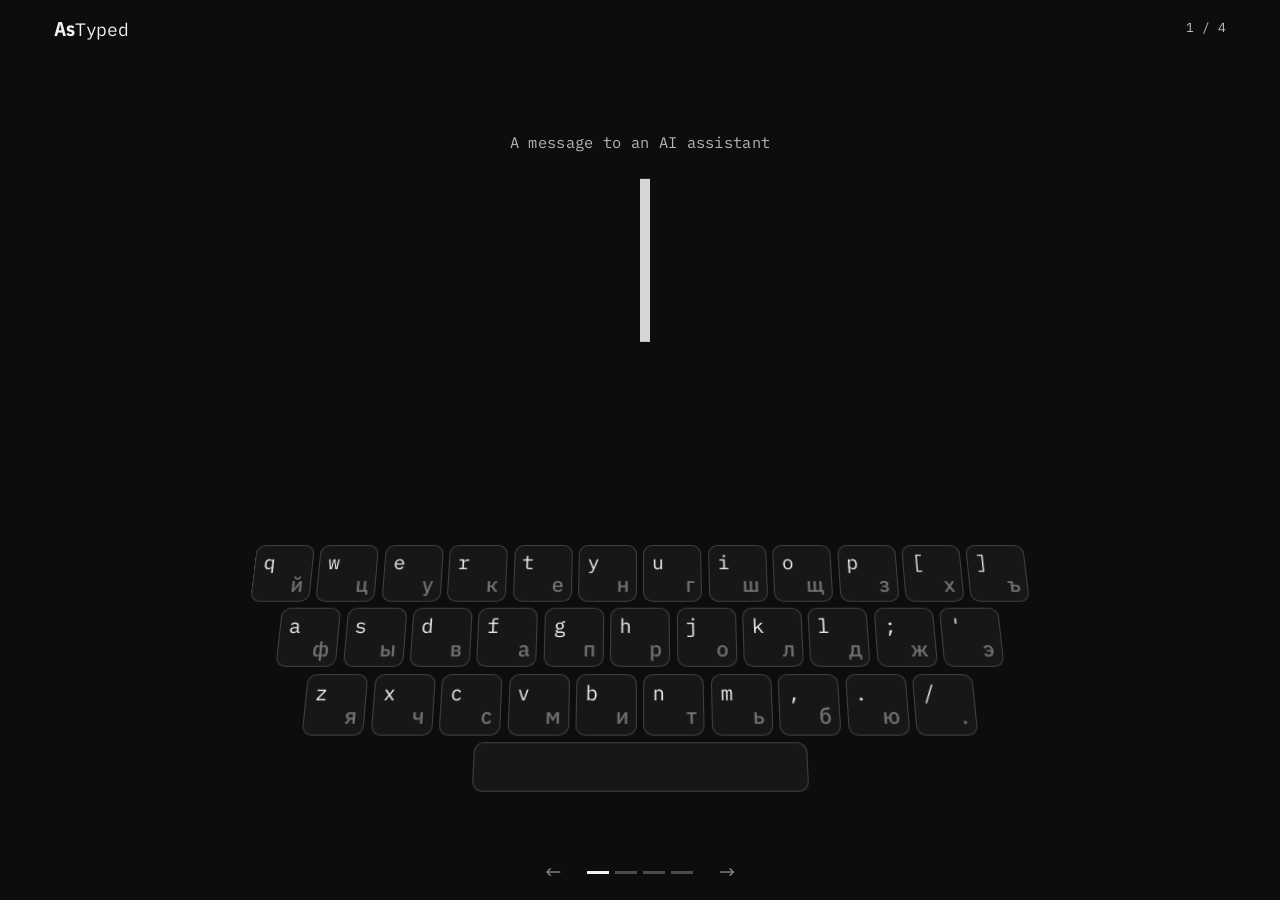
==== commit 28c101e3: "Pitch: refresh asset version" ====
--- a/pitch/index.html
+++ b/pitch/index.html
@@ -6,7 +6,7 @@
 <title>AsTyped: a layer between the keyboard and the model</title>
 <meta name="description" content="AsTyped is a layer between the keyboard and any language model. A browser prototype: it finds the likely keyboard layout, proposes the restored text, and asks when a spelling has several readings.">
 <meta name="theme-color" content="#0d0d0d">
-<link rel="stylesheet" href="pitch.css?v=6">
+<link rel="stylesheet" href="pitch.css?v=9">
 </head>
 <body>
 
@@ -48,7 +48,7 @@
         <div class="big-n told"><b class="num" data-to="51" data-sign="+" data-dp="0">+51</b><span>It is given the right text</span></div>
       </div>
       <p class="say">The model does not fix this on its own.</p>
-      <p class="fine">Accuracy points gained on wrong-keyboard text (6.7 and 51.4). Belebele reading questions, 5 model settings.</p>
+      <p class="fine">Accuracy points gained on wrong-keyboard text (6.7 and 51.4). Belebele reading questions, 5 model settings, reasoning off.</p>
     </div>
     <div class="scene at2">
       <p class="kicker">One spelling, several words</p>
@@ -98,19 +98,19 @@
 <section class="slide s-plan" id="s4" data-steps="4" data-auto="700,4200,4200,5200" aria-label="The plan">
   <div class="wrap scenes">
     <div class="scene at1">
-      <p class="kicker">Thursday: a research poster. Today: a prototype, a customer and a count.</p>
+      <p class="kicker">Thursday: a research poster. Today: a prototype, a target customer and a count.</p>
       <p class="hero-n">800,000</p>
       <p class="say">messages a day reach AI assistants typed on the wrong keyboard.</p>
-      <p class="fine">Estimate: 1 in 10,000 real messages &times; 8 billion messages a day across AI assistants (seoClarity, Similarweb, 2026). Upper bound: 2 million.</p>
+      <p class="fine">Estimate: about 1 in 10,000 real messages &times; 8 billion messages a day across AI assistants (seoClarity, Similarweb, 2026). Range: 300,000 to 2 million.</p>
     </div>
     <div class="scene at2">
       <p class="kicker">107 real cases, sent to this year&rsquo;s models</p>
       <div class="duo">
-        <div class="big-n"><b>90</b><span>The best model understood</span></div>
-        <div class="big-n typed"><b>46</b><span>A cheaper model</span></div>
+        <div class="big-n"><b>90<small class="of">/107</small></b><span>A flagship model understood</span></div>
+        <div class="big-n typed"><b>46<small class="of">/107</small></b><span>A cheaper model</span></div>
       </div>
-      <p class="say">High-volume bots run on the cheaper ones.</p>
-      <p class="fine">GPT-6.2 Astra and GPT-6 Luna.</p>
+      <p class="say">The cheaper one missed more than half.</p>
+      <p class="fine">GPT-6.2 Astra and GPT-6 Luna (lowest reasoning).</p>
     </div>
     <div class="scene at3">
       <p class="kicker">A small problem. A very large surface.</p>
@@ -118,13 +118,33 @@
       <dl class="rows">
         <div><dt>Cost</dt><dd>No model call. One integration covers every customer of a platform.</dd></div>
         <div><dt>Six months</dt><dd>One paid pilot. A public ranking of models.</dd></div>
-        <div><dt>My ask</dt><dd>An introduction to one chatbot platform.</dd></div>
+        <div><dt>My ask</dt><dd>Introduce me to one chatbot platform.</dd></div>
       </dl>
     </div>
     <div class="scene at4">
       <p class="close">AI should understand people<br><span class="astyped" id="closetype">as they type</span><span class="caret c2" aria-hidden="true"></span></p>
       <p class="trio">Every keyboard. Every script. Every model.</p>
-      <p class="sig">Xiaoxiao Zhouyi · University of Bristol · UKAIRS 2026 poster 89 · ime.zhouyixiaoxiao.com/pitch</p>
+      <div class="endcard">
+        <div class="who">
+          <img class="qr" src="qr.svg" width="132" height="132" alt="QR code for ime.zhouyixiaoxiao.com/pitch">
+          <p><b>Xiaoxiao Zhouyi</b> · University of Bristol<br>
+            <a href="https://ime.zhouyixiaoxiao.com/pitch/">ime.zhouyixiaoxiao.com/pitch</a><br>
+            <a href="https://zhouyixiaoxiao.com">zhouyixiaoxiao.com</a><br>
+            <a href="https://www.linkedin.com/in/zhouyixiaoxiao/">linkedin.com/in/zhouyixiaoxiao</a></p>
+        </div>
+        <div class="logos">
+          <div class="lrow">
+            <img class="lead" src="logos/ucl-cdi.png" alt="UCL Centre for Digital Innovation, powered by AWS">
+            <img src="logos/raiuk.png" alt="Responsible AI UK">
+            <img src="logos/ukairs2026.png" alt="UKAIRS 2026">
+          </div>
+          <div class="lrow">
+            <img src="logos/edinburgh.png" alt="The University of Edinburgh">
+            <img src="logos/bristol.svg" alt="University of Bristol">
+          </div>
+        </div>
+      </div>
+      <p class="thanks">Innovation &amp; Enterprise Bootcamp at UKAIRS 2026 · delivered by the UCL Centre for Digital Innovation · funded by Responsible AI UK · hosted by the University of Edinburgh</p>
     </div>
   </div>
 </section>
@@ -139,8 +159,8 @@
 
 <script src="../data/keymaps.js"></script>
 <script src="../assets/js/keyconv.js"></script>
-<script src="astyped-data.js?v=6"></script>
-<script src="astyped.js?v=6"></script>
-<script src="pitch.js?v=6"></script>
+<script src="astyped-data.js?v=9"></script>
+<script src="astyped.js?v=9"></script>
+<script src="pitch.js?v=9"></script>
 </body>
 </html>
--- a/pitch/pitch.css
+++ b/pitch/pitch.css
@@ -86,6 +86,7 @@
   --tcol: var(--typed-n); transition: color 500ms 250ms; }
 .hook-veil { position: absolute; inset: 0; background: var(--bg); clip-path: circle(0% at 50% 40%); transition: clip-path 950ms cubic-bezier(.6, 0, .2, 1); }
 .s-hook.on2 .hook-veil { clip-path: circle(150% at 50% 40%); }
+.s-hook.on2 .hook-label, .s-hook.on2 .lab, .s-hook.on2 .hook-cap, .s-hook.on2 .hook-cap b, .s-hook.on2 .hook-h { color: var(--ink); transition: color 500ms 250ms; }
 .s-hook.on2 { color: var(--ink); --kb: var(--rule); --kf: #fff; --ka: var(--ink-3); --ki: var(--ink); --tcol: var(--typed); }
 .hook-body { position: relative; z-index: 1; width: 100%; display: flex; flex-direction: column; align-items: center; text-align: center; }
 .hook-label { position: relative; height: 1.5em; width: 100%; font-family: var(--mono); font-size: clamp(13px, 1.2vw, 18px); letter-spacing: .02em; opacity: .75; }
@@ -249,7 +250,9 @@
 .scene + .scene { margin-top: clamp(64px, 13vh, 130px); }
 body.stage .scenes { display: grid; align-items: center; }
 body.stage .scene { grid-area: 1 / 1; margin-top: 0; }
-body.stage .scene.at2, body.stage .scene.at3, body.stage .scene.at4 { transition-delay: 280ms; }
+body.stage .scene.at1, body.stage .scene.at2, body.stage .scene.at3, body.stage .scene.at4 { transition-delay: 280ms; }
+body.stage .slide:not(.on2) .scene.at2, body.stage .slide:not(.on3) .scene.at3, body.stage .slide:not(.on4) .scene.at4 { transition-delay: 0s; transition-duration: 300ms; }
+body.scroll .scene { opacity: 1; transform: none; }
 body.stage .slide.on2 .scene.at1, body.stage .slide.on3 .scene.at2, body.stage .slide.on4 .scene.at3 { opacity: 0; transform: translateY(-18px); pointer-events: none; transition-delay: 0s; transition-duration: 300ms; }
 .scene .kicker { font-size: clamp(13px, 1.25vw, 19px); margin-bottom: clamp(10px, 2.4vh, 28px); }
 .duo { display: flex; justify-content: center; align-items: flex-start; gap: clamp(20px, 9vw, 150px); max-width: 100%; }
@@ -269,13 +272,30 @@
 body.stage .hero-n { font-size: clamp(84px, min(23vw, 37vh), 330px); }
 .rows { margin: clamp(18px, 4vh, 46px) auto 0; width: min(100%, 900px); text-align: left; }
 .rows > div { display: grid; grid-template-columns: clamp(96px, 11vw, 150px) 1fr; gap: 16px; align-items: baseline; padding: clamp(8px, 1.5vh, 14px) 0; border-top: 1px solid rgba(237, 237, 237, .22); }
-.rows dt { font-family: var(--mono); font-size: var(--fine); letter-spacing: .05em; text-transform: uppercase; opacity: .6; }
+.rows dt { font-family: var(--mono); font-size: var(--fine); letter-spacing: .05em; text-transform: uppercase; opacity: .8; }
 .rows dd { margin: 0; font-size: clamp(17px, 1.75vw, 27px); line-height: 1.25; }
-.rows > div:last-child dd { color: var(--typed-n); font-weight: 700; }
+.rows > div:last-child dd { color: var(--typed-n); font-weight: 700; font-size: clamp(22px, 2.4vw, 34px); }
+.big-n .of { font-size: .28em; opacity: .55; margin-left: .06em; letter-spacing: 0; }
+.s-plan .hero-n { margin-bottom: .05em; }
+.s-plan .at1 .say { max-width: 16em; }
 .trio { text-wrap: pretty; margin-top: clamp(12px, 2.6vh, 30px); font-family: var(--cond); font-weight: 700; font-size: clamp(19px, 2.6vw, 40px); opacity: .62; }
 .scene .close { margin-top: 0; font-size: clamp(34px, 6.6vw, 100px); }
 body.stage .scene .close { font-size: clamp(34px, min(6.6vw, 11.6vh), 100px); }
-.scene .sig { margin-top: clamp(22px, 6vh, 64px); }
+.scene .sig { margin-top: clamp(22px, 6vh, 64px); font-size: clamp(13px, 1.3vw, 20px); }
+.s-plan .scene .sig { color: rgba(237, 237, 237, .8); }
+
+.endcard { margin-top: clamp(20px, 4.4vh, 48px); width: min(100%, 1060px); background: #fff; color: var(--ink); border-radius: 14px; padding: clamp(12px, 1.9vh, 18px) clamp(16px, 2.2vw, 30px);
+  display: grid; grid-template-columns: auto 1fr; gap: clamp(16px, 3vw, 44px); align-items: center; text-align: left; }
+.who { display: flex; gap: clamp(10px, 1.2vw, 16px); align-items: center; }
+.who .qr { flex: none; width: clamp(82px, 8vw, 108px); height: auto; }
+.who p { font-size: clamp(13px, 1.15vw, 17px); line-height: 1.5; color: var(--ink); }
+.who a { font-family: var(--mono); font-size: .88em; color: var(--told); text-decoration: none; }
+.logos { display: grid; gap: clamp(8px, 1.5vh, 14px); justify-items: end; }
+.lrow { display: flex; flex-wrap: wrap; justify-content: flex-end; align-items: center; gap: 10px clamp(16px, 2.6vw, 36px); }
+.logos img { display: block; height: clamp(28px, 3.5vw, 46px); width: auto; }
+.logos img.lead { height: clamp(54px, 6.7vw, 88px); margin: -6px 0; }
+.thanks { margin-top: clamp(8px, 1.6vh, 14px); font-family: var(--mono); font-size: clamp(11px, .9vw, 13.5px); line-height: 1.5; color: rgba(237, 237, 237, .55); max-width: 76em; text-wrap: pretty; }
+@media (max-width: 899px) { .endcard { grid-template-columns: 1fr; } .who .qr { display: none; } .logos { justify-items: start; } .lrow { justify-content: flex-start; } }
 
 /* slide 4 is dark: the deck ends where it began */
 .s-plan { background: var(--night); color: #ededed; }
@@ -289,6 +309,7 @@
 .verbs b { display: block; } .verbs .told { color: var(--told); } .verbs .typed { color: var(--typed); }
 body.stage .s-prod .chips { opacity: 0; transition: opacity 500ms; }
 body.stage .s-prod.on3 .chips { opacity: 1; }
+body.stage .s-prod:not(.on3) .chips { pointer-events: none; }
 body.print .s-gap, body.print .s-plan { height: auto; min-height: 720px; }
 
 /* ---------- phones and narrow windows ---------- */
